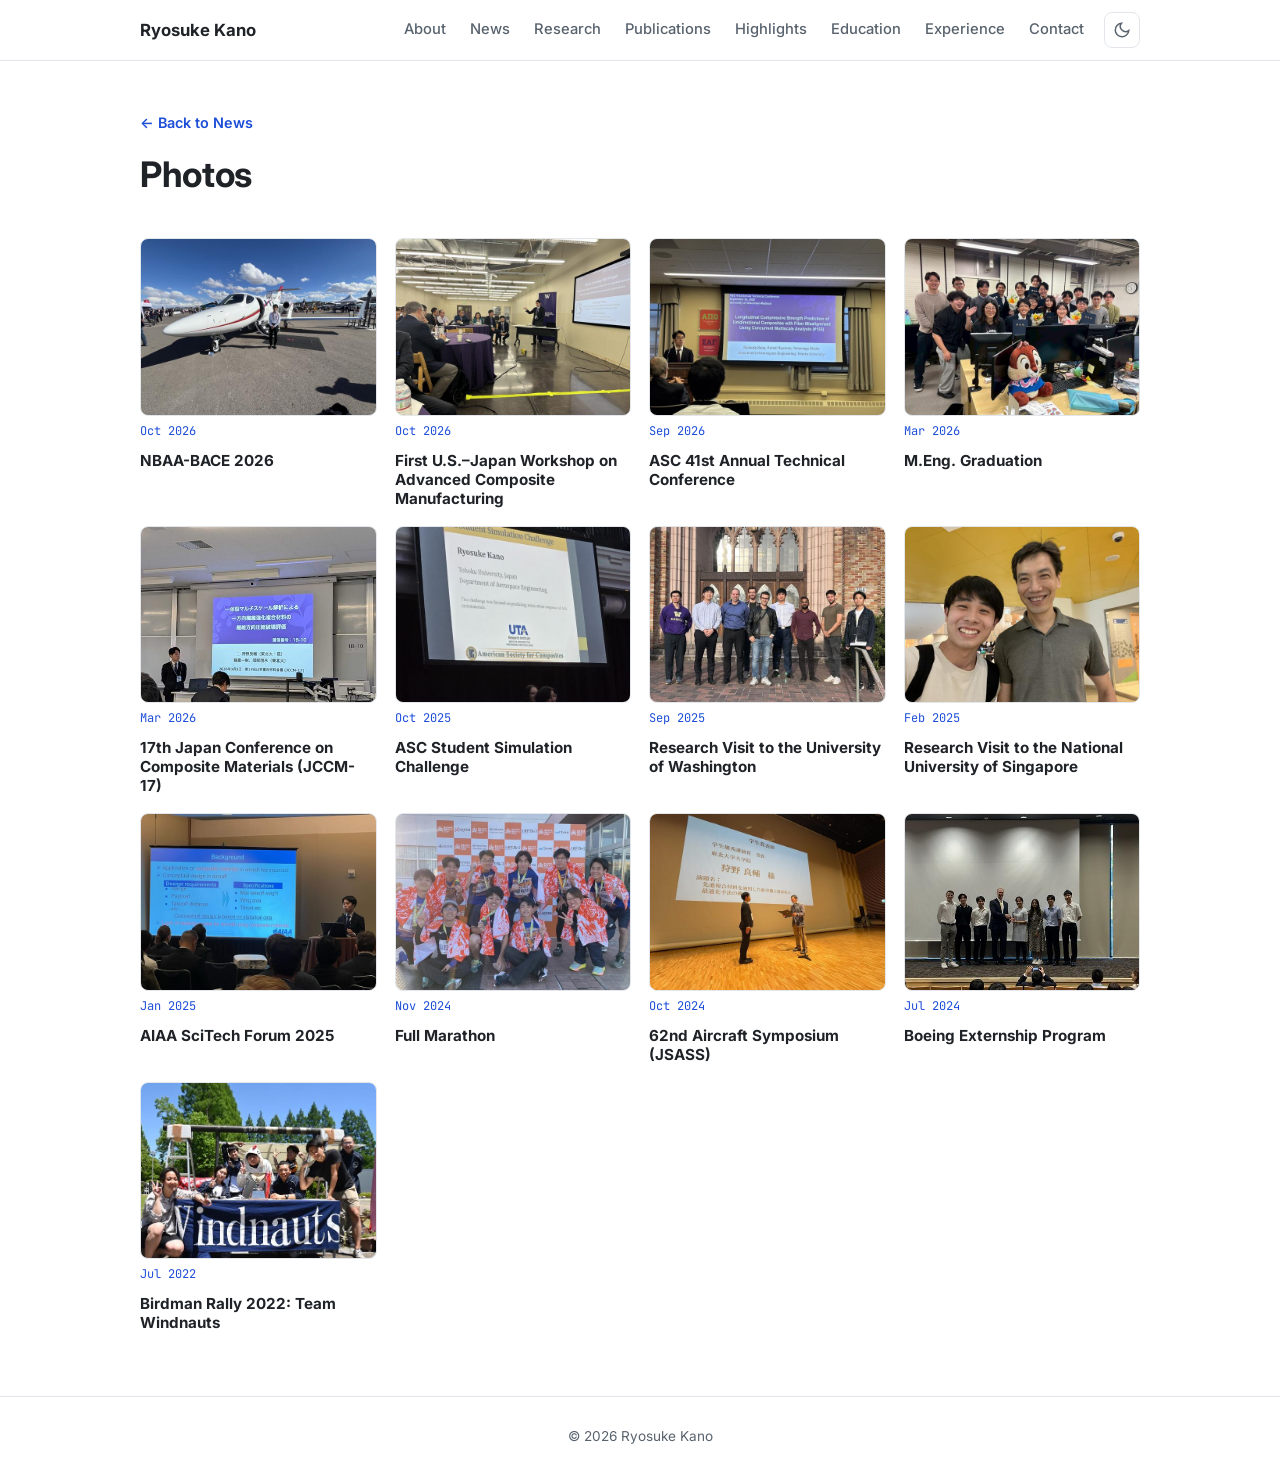
==== photos.html @ 56038b9d "Add personal academic website Static GitHub Pages site (no build step): profile, news with links to " ====
<!DOCTYPE html>
<html lang="en">
<head>
  <meta charset="UTF-8">
  <meta name="viewport" content="width=device-width, initial-scale=1.0">
  <title>Photos | Ryosuke Kano</title>
  <meta name="description" content="Ryosuke Kano — Ph.D. student in Aerospace Engineering at Tohoku University, working on multiscale computational modeling of composite materials, manufacturing processes, and failure.">
  <meta property="og:title" content="Ryosuke Kano | Ph.D. Student, Aerospace Engineering">
  <meta property="og:description" content="Multiscale computational modeling of composite materials, manufacturing processes, and failure. Tohoku University.">
  <meta property="og:type" content="website">
  <meta property="og:url" content="https://r-kano.github.io/">
  <link rel="icon" href="assets/img/favicon.svg" type="image/svg+xml">
  <link rel="preconnect" href="https://fonts.googleapis.com">
  <link rel="preconnect" href="https://fonts.gstatic.com" crossorigin>
  <link href="https://fonts.googleapis.com/css2?family=Inter:wght@400;500;600;700&family=JetBrains+Mono:wght@400;500&display=swap" rel="stylesheet">
  <link rel="stylesheet" href="assets/css/style.css">
  <script>
    // Apply saved theme before paint to avoid a flash
    try {
      const t = localStorage.getItem("theme");
      if (t) document.documentElement.setAttribute("data-theme", t);
    } catch (e) {}
  </script>
</head>
<body>

  <!-- ============ NAVIGATION ============ -->
  <header class="nav">
    <div class="nav-inner">
      <a href="index.html" class="nav-brand">Ryosuke Kano</a>
      <button class="nav-toggle" aria-label="Open menu" aria-expanded="false">
        <span></span><span></span><span></span>
      </button>
      <nav class="nav-links">
        <a href="index.html#about">About</a>
        <a href="index.html#news">News</a>
        <a href="index.html#research">Research</a>
        <a href="index.html#publications">Publications</a>
        <a href="index.html#highlights">Highlights</a>
        <a href="index.html#education">Education</a>
        <a href="index.html#experience">Experience</a>
        <a href="index.html#contact">Contact</a>
        <button class="theme-toggle" aria-label="Toggle dark mode" title="Toggle dark mode">
          <svg class="icon-sun" viewBox="0 0 24 24" width="18" height="18" fill="none" stroke="currentColor" stroke-width="2"><circle cx="12" cy="12" r="4"/><path d="M12 2v2M12 20v2M4.93 4.93l1.41 1.41M17.66 17.66l1.41 1.41M2 12h2M20 12h2M4.93 19.07l1.41-1.41M17.66 6.34l1.41-1.41"/></svg>
          <svg class="icon-moon" viewBox="0 0 24 24" width="18" height="18" fill="none" stroke="currentColor" stroke-width="2"><path d="M21 12.79A9 9 0 1 1 11.21 3 7 7 0 0 0 21 12.79z"/></svg>
        </button>
      </nav>
    </div>
  </header>

  <main>
    <div class="container">
      <header class="album-head">
        <a class="back-link" href="index.html#news">← Back to News</a>
        <h1 id="album-title">Photos</h1>
        <p class="album-meta" id="album-meta"></p>
      </header>
      <!-- Filled in by assets/js/photos.js from the album list in assets/js/events.js -->
      <div id="album-root"></div>
    </div>
  </main>

  <footer class="footer">
    <div class="container">
      <p>© <span id="year"></span> Ryosuke Kano</p>
    </div>
  </footer>

  <script src="assets/js/events.js"></script>
  <script src="assets/js/photos.js"></script>
  <script src="assets/js/main.js"></script>
</body>
</html>
---- assets/css/style.css ----
/* ==========================================================
   Theme tokens — change --accent to recolor the whole site
   ========================================================== */
:root {
  --bg: #ffffff;
  --bg-alt: #f6f8fa;
  --surface: #ffffff;
  --text: #1f2328;
  --muted: #59636e;
  --border: #e3e7eb;
  --accent: #1d4ed8;
  --accent-soft: #e8eefc;
  --shadow: 0 1px 3px rgba(0, 0, 0, .06), 0 4px 16px rgba(0, 0, 0, .04);
  --radius: 12px;
  --maxw: 1040px;
  --font: "Inter", -apple-system, BlinkMacSystemFont, "Segoe UI", "Hiragino Sans", "Noto Sans JP", sans-serif;
  --mono: "JetBrains Mono", ui-monospace, SFMono-Regular, Menlo, monospace;
}

@media (prefers-color-scheme: dark) {
  :root:not([data-theme="light"]) {
    --bg: #0d1117;
    --bg-alt: #121821;
    --surface: #161b22;
    --text: #e6edf3;
    --muted: #9198a1;
    --border: #2a313c;
    --accent: #6ea8fe;
    --accent-soft: #1a2740;
    --shadow: 0 1px 3px rgba(0, 0, 0, .4);
  }
}

:root[data-theme="dark"] {
  --bg: #0d1117;
  --bg-alt: #121821;
  --surface: #161b22;
  --text: #e6edf3;
  --muted: #9198a1;
  --border: #2a313c;
  --accent: #6ea8fe;
  --accent-soft: #1a2740;
  --shadow: 0 1px 3px rgba(0, 0, 0, .4);
}

/* ==========================================================
   Base
   ========================================================== */
*, *::before, *::after { box-sizing: border-box; }

html { scroll-behavior: smooth; scroll-padding-top: 72px; }

body {
  margin: 0;
  font-family: var(--font);
  font-size: 16px;
  line-height: 1.7;
  color: var(--text);
  background: var(--bg);
  -webkit-font-smoothing: antialiased;
  transition: background .2s, color .2s;
}

a { color: var(--accent); text-decoration: none; }
a:hover { text-decoration: underline; }

img { max-width: 100%; display: block; }

h1, h2, h3 { line-height: 1.25; margin: 0 0 .5em; }

.container { max-width: var(--maxw); margin: 0 auto; padding: 0 20px; }

.muted { color: var(--muted); }

/* ==========================================================
   Navigation
   ========================================================== */
.nav {
  position: sticky;
  top: 0;
  z-index: 50;
  background: color-mix(in srgb, var(--bg) 85%, transparent);
  backdrop-filter: blur(10px);
  -webkit-backdrop-filter: blur(10px);
  border-bottom: 1px solid var(--border);
}

.nav-inner {
  max-width: var(--maxw);
  margin: 0 auto;
  padding: 0 20px;
  height: 60px;
  display: flex;
  align-items: center;
  justify-content: space-between;
}

.nav-brand { font-weight: 700; color: var(--text); font-size: 1.05rem; }
.nav-brand:hover { text-decoration: none; }

.nav-links { display: flex; align-items: center; gap: 4px; }
.nav-links a {
  color: var(--muted);
  font-size: .92rem;
  font-weight: 500;
  padding: 6px 10px;
  border-radius: 8px;
}
.nav-links a:hover, .nav-links a.active {
  color: var(--text);
  background: var(--bg-alt);
  text-decoration: none;
}

.theme-toggle {
  margin-left: 6px;
  display: grid;
  place-items: center;
  width: 36px;
  height: 36px;
  border: 1px solid var(--border);
  border-radius: 8px;
  background: transparent;
  color: var(--muted);
  cursor: pointer;
}
.theme-toggle:hover { color: var(--text); }
.theme-toggle .icon-sun { display: none; }
:root[data-theme="dark"] .theme-toggle .icon-sun { display: block; }
:root[data-theme="dark"] .theme-toggle .icon-moon { display: none; }
@media (prefers-color-scheme: dark) {
  :root:not([data-theme="light"]) .theme-toggle .icon-sun { display: block; }
  :root:not([data-theme="light"]) .theme-toggle .icon-moon { display: none; }
}

.nav-toggle {
  display: none;
  flex-direction: column;
  gap: 5px;
  background: none;
  border: 0;
  padding: 8px;
  cursor: pointer;
}
.nav-toggle span { width: 22px; height: 2px; background: var(--text); border-radius: 2px; }

/* ==========================================================
   Hero
   ========================================================== */
.hero { padding: 72px 0 56px; }

.hero-grid {
  display: grid;
  grid-template-columns: 240px 1fr;
  gap: 56px;
  align-items: start;
}

.hero-photo img {
  width: 100%;
  height: auto;
  aspect-ratio: 1;
  object-fit: cover;
  border-radius: 50%;
  border: 4px solid var(--surface);
  box-shadow: var(--shadow);
}

.social { display: flex; justify-content: center; gap: 10px; margin-top: 20px; flex-wrap: wrap; }
.social a {
  display: grid;
  place-items: center;
  width: 38px;
  height: 38px;
  border-radius: 50%;
  background: var(--bg-alt);
  border: 1px solid var(--border);
  transition: transform .15s, background .15s;
}
.social a:hover { transform: translateY(-2px); background: var(--accent-soft); }
.social svg { width: 18px; height: 18px; fill: var(--muted); }
.social a:hover svg { fill: var(--accent); }

.eyebrow {
  margin: 0 0 6px;
  font-family: var(--mono);
  font-size: .82rem;
  letter-spacing: .04em;
  text-transform: uppercase;
  color: var(--accent);
}

.hero h1 { font-size: clamp(2rem, 5vw, 2.8rem); letter-spacing: -.02em; }

.affiliation { color: var(--muted); margin-top: 0; }

.hero-actions { display: flex; gap: 10px; flex-wrap: wrap; margin: 24px 0 20px; }

.btn {
  display: inline-block;
  padding: 9px 18px;
  font-size: .92rem;
  font-weight: 600;
  border-radius: 8px;
  border: 1px solid var(--border);
  color: var(--text);
  background: var(--surface);
}
.btn:hover { text-decoration: none; border-color: var(--accent); }
.btn-primary { background: var(--accent); border-color: var(--accent); color: #fff; }
:root[data-theme="dark"] .btn-primary { color: #0d1117; }
.btn-primary:hover { filter: brightness(1.08); }

.tags, .interests { display: flex; flex-wrap: wrap; gap: 8px; }
.tag {
  font-size: .8rem;
  font-weight: 500;
  padding: 3px 10px;
  border-radius: 999px;
  background: var(--accent-soft);
  color: var(--accent);
}

/* ==========================================================
   Sections
   ========================================================== */
.section { padding: 64px 0; }
.section.alt { background: var(--bg-alt); }

.section-title {
  font-size: 1.6rem;
  letter-spacing: -.01em;
  margin-bottom: 24px;
  display: flex;
  align-items: center;
  gap: 12px;
}
.section-title::after {
  content: "";
  flex: 1;
  height: 1px;
  background: var(--border);
}
.section-title.small { font-size: 1.2rem; margin-top: 36px; }

.section-note { color: var(--muted); font-size: .9rem; margin-top: -12px; }

/* News */
.news { list-style: none; margin: 0; padding: 0; }
.news li {
  display: grid;
  grid-template-columns: 100px 1fr;
  gap: 16px;
  padding: 10px 0;
  border-bottom: 1px dashed var(--border);
}
.news li:last-child { border-bottom: 0; }
.news time { font-family: var(--mono); font-size: .85rem; color: var(--muted); padding-top: 2px; }

/* Publications */
.pub-filter { display: flex; gap: 8px; flex-wrap: wrap; margin: 20px 0 8px; }
.pub-filter button {
  font: inherit;
  font-size: .85rem;
  padding: 5px 14px;
  border-radius: 999px;
  border: 1px solid var(--border);
  background: var(--surface);
  color: var(--muted);
  cursor: pointer;
}
.pub-filter button.active { background: var(--accent); border-color: var(--accent); color: #fff; }
:root[data-theme="dark"] .pub-filter button.active { color: #0d1117; }

.pubs { list-style: none; margin: 0; padding: 0; }
.pub {
  display: grid;
  grid-template-columns: 120px 1fr;
  gap: 20px;
  padding: 22px 0;
  border-bottom: 1px solid var(--border);
}
.pub.hidden { display: none; }
.pub-venue {
  align-self: start;
  text-align: center;
  font-family: var(--mono);
  font-size: .78rem;
  font-weight: 500;
  padding: 4px 8px;
  border-radius: 6px;
  background: var(--accent-soft);
  color: var(--accent);
}
.pub-title { font-size: 1.05rem; margin-bottom: 4px; }
.pub-where a { color: inherit; text-decoration: underline; text-decoration-color: var(--border); text-underline-offset: 3px; }
.pub-where a:hover { color: var(--accent); text-decoration-color: currentColor; }
.pub-authors, .pub-where { margin: 0; font-size: .93rem; color: var(--muted); }
.pub-authors .me { color: var(--text); font-weight: 600; text-decoration: underline; text-underline-offset: 3px; }

/* Timeline */
.cv-stack > div + div { margin-top: 48px; }

.timeline { list-style: none; margin: 0; padding: 0 0 0 20px; border-left: 2px solid var(--border); }
.timeline li { position: relative; padding-bottom: 24px; }
.timeline li::before {
  content: "";
  position: absolute;
  left: -27px;
  top: 6px;
  width: 12px;
  height: 12px;
  border-radius: 50%;
  background: var(--bg);
  border: 2px solid var(--accent);
}
.timeline time { font-family: var(--mono); font-size: .8rem; color: var(--accent); }
.timeline h3 { font-size: 1.02rem; margin: 2px 0; }
.timeline p { margin: 0; font-size: .93rem; }

.simple-list { list-style: none; margin: 0 0 8px; padding: 0; }
.simple-list li { display: flex; gap: 14px; padding: 4px 0; font-size: .95rem; }
.simple-list li > span:first-child { flex-shrink: 0; font-family: var(--mono); font-size: .85rem; color: var(--muted); min-width: 72px; padding-top: 2px; white-space: nowrap; }

/* Contact */
.contact-grid { display: grid; grid-template-columns: repeat(auto-fit, minmax(240px, 1fr)); gap: 24px; margin-top: 20px; }
.contact-grid h3 { font-size: .85rem; text-transform: uppercase; letter-spacing: .05em; color: var(--muted); }
.contact-grid p { margin: 0; }

/* Footer */
.footer { padding: 28px 0; border-top: 1px solid var(--border); text-align: center; color: var(--muted); font-size: .85rem; }
.footer p { margin: 0; }

/* Reveal-on-scroll */
.reveal { opacity: 0; transform: translateY(16px); transition: opacity .5s, transform .5s; }
.reveal.visible { opacity: 1; transform: none; }
@media (prefers-reduced-motion: reduce) {
  html { scroll-behavior: auto; }
  .reveal { opacity: 1; transform: none; transition: none; }
}

/* ==========================================================
   Responsive
   ========================================================== */
@media (max-width: 860px) {
  .nav-toggle { display: flex; }
  .nav-links {
    position: absolute;
    top: 60px;
    left: 0;
    right: 0;
    flex-direction: column;
    align-items: stretch;
    padding: 12px 16px 16px;
    background: var(--bg);
    border-bottom: 1px solid var(--border);
    display: none;
  }
  .nav-links.open { display: flex; }
  .theme-toggle { margin: 8px 0 0 10px; }

  .hero { padding: 48px 0 40px; }
  .hero-grid { grid-template-columns: 1fr; gap: 28px; }
  .hero-photo { max-width: 200px; margin: 0 auto; }
  .hero-text { text-align: left; }

}

@media (max-width: 560px) {
  .container, .nav-inner { padding: 0 16px; }
  .section { padding: 48px 0; }
  .news li { grid-template-columns: 1fr; gap: 0; }
  .pub { grid-template-columns: 1fr; gap: 10px; }
  .pub-venue { justify-self: start; }
}

@media (prefers-color-scheme: dark) {
  :root:not([data-theme="light"]) .btn-primary,
  :root:not([data-theme="light"]) .pub-filter button.active { color: #0d1117; }
}

/* Content additions */
.name-ja { font-size: .5em; font-weight: 500; color: var(--muted); margin-left: .4em; letter-spacing: 0; white-space: nowrap; }
.pub-group { font-size: 1.05rem; color: var(--muted); margin: 32px 0 0; }
.pub-group.hidden { display: none; }
.award { display: inline-block; margin-left: 6px; font-size: .82rem; font-weight: 600; color: var(--accent); font-style: normal; }

/* News photos */
.news li.more { display: none; }
.news.expanded li.more { display: grid; }
.news-more { text-align: center; margin-top: 24px; }
.news.expanded + .news-more { display: none; }
.pic-link {
  display: inline-flex;
  align-items: center;
  gap: 5px;
  margin-left: 6px;
  padding: 0 9px;
  font-size: .78rem;
  font-weight: 600;
  line-height: 1.8;
  white-space: nowrap;
  vertical-align: 1px;
  border-radius: 999px;
  background: var(--accent-soft);
  color: var(--accent);
}
.pic-link:hover { text-decoration: none; filter: brightness(.95); }

/* Photo album page */
.album-head { padding: 48px 0 8px; }
.back-link { font-size: .9rem; font-weight: 600; }
.album-head h1 { font-size: clamp(1.6rem, 4vw, 2.2rem); letter-spacing: -.01em; margin: 16px 0 6px; }
.album-meta { margin: 0; color: var(--muted); font-size: .95rem; }
.album-meta time { font-family: var(--mono); color: var(--accent); margin-right: 10px; }
.album { --row: 230px; display: flex; flex-wrap: wrap; gap: 12px; padding: 28px 0 8px; }
.album::after { content: ""; flex-grow: 1000; }
.album-section { font-size: 1.15rem; margin: 28px 0 -12px; padding-bottom: 8px; border-bottom: 1px solid var(--border); }
.album a {
  position: relative;
  display: block;
  flex: var(--r) 1 calc(var(--r) * var(--row));
  max-width: 100%;
  overflow: hidden;
  border-radius: 8px;
  border: 1px solid var(--border);
  background: var(--bg-alt);
}
.album img { width: 100%; height: auto; transition: transform .3s; }
.album a:hover img { transform: scale(1.03); }
.album a.is-video::after {
  content: "▶";
  position: absolute;
  inset: 0;
  display: grid;
  place-items: center;
  color: #fff;
  font-size: 2rem;
  background: rgba(0, 0, 0, .3);
}
.album-nav { display: flex; justify-content: space-between; gap: 16px; padding: 20px 0 64px; font-size: .9rem; }
.album-nav a { max-width: 45%; }
.album-nav span { display: block; font-size: .75rem; color: var(--muted); font-family: var(--mono); }
.album-index { display: grid; grid-template-columns: repeat(auto-fill, minmax(220px, 1fr)); gap: 18px; padding: 28px 0 64px; }
.album-index a { color: var(--text); }
.album-index a:hover { text-decoration: none; }
.album-index img { width: 100%; aspect-ratio: 4 / 3; object-fit: cover; border-radius: 8px; border: 1px solid var(--border); }
.album-index h2 { font-size: .95rem; margin: 8px 0 0; }
.album-index time { font-family: var(--mono); font-size: .75rem; color: var(--accent); }

/* Lightbox */
.lightbox {
  position: fixed;
  inset: 0;
  z-index: 100;
  display: none;
  flex-direction: column;
  align-items: center;
  justify-content: center;
  gap: 12px;
  padding: 56px 16px 24px;
  background: rgba(0, 0, 0, .9);
}
.lightbox.open { display: flex; }
.lightbox img, .lightbox video { max-width: min(1200px, 100%); max-height: calc(100vh - 140px); width: auto; border-radius: 6px; }
.lightbox [hidden] { display: none; }
.lightbox video { width: min(960px, 100%); background: #000; }
.lightbox p { margin: 0; color: #e6edf3; font-size: .92rem; text-align: center; max-width: 720px; }
.lightbox button {
  position: absolute;
  border: 0;
  background: rgba(255, 255, 255, .12);
  color: #fff;
  width: 44px;
  height: 44px;
  border-radius: 50%;
  font-size: 1.4rem;
  line-height: 1;
  cursor: pointer;
}
.lightbox button:hover { background: rgba(255, 255, 255, .25); }
.lb-close { top: 12px; right: 12px; }
.lb-prev { left: 12px; top: 50%; transform: translateY(-50%); }
.lb-next { right: 12px; top: 50%; transform: translateY(-50%); }
@media (max-width: 560px) {
  .album { --row: 130px; gap: 8px; }
  .lb-prev, .lb-next { top: auto; bottom: 16px; transform: none; }
}
.album-nav a:last-child { text-align: right; margin-left: auto; }
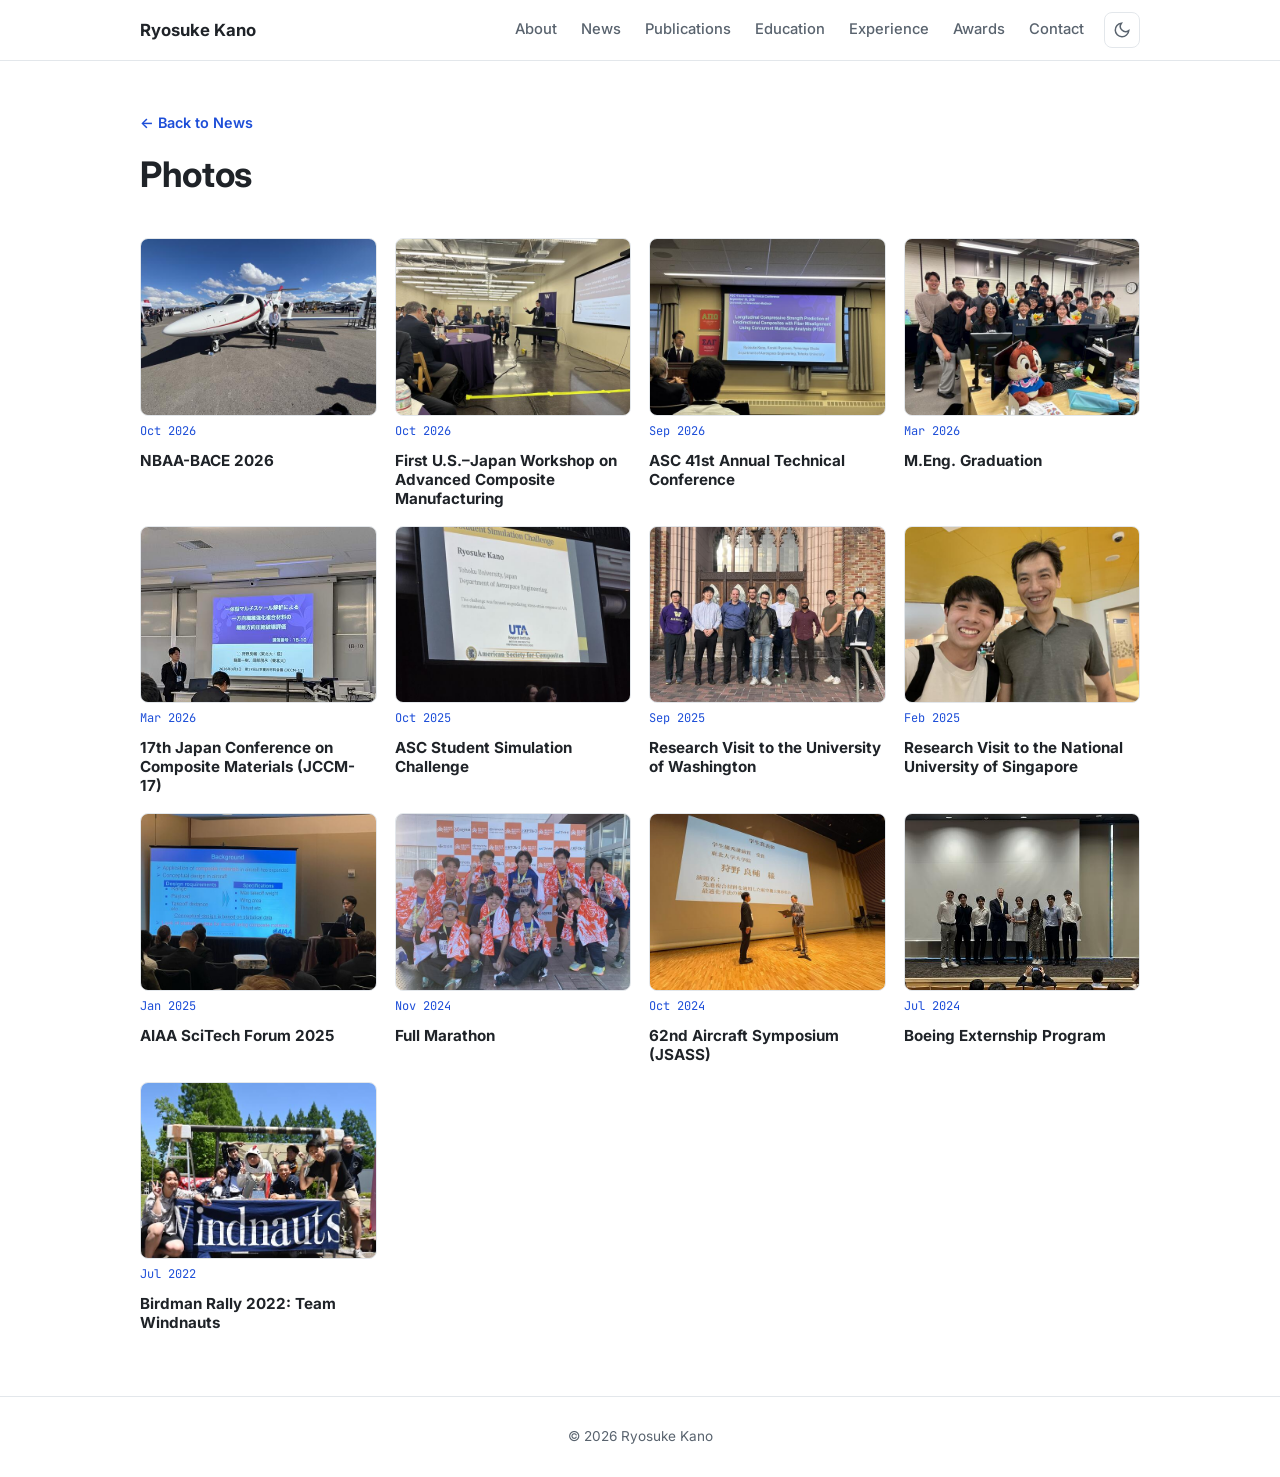
==== commit 979fc72d: "minor" ====
--- a/photos.html
+++ b/photos.html
@@ -9,7 +9,8 @@
   <meta property="og:description" content="Multiscale computational modeling of composite materials, manufacturing processes, and failure. Tohoku University.">
   <meta property="og:type" content="website">
   <meta property="og:url" content="https://r-kano.github.io/">
-  <link rel="icon" href="assets/img/favicon.svg" type="image/svg+xml">
+  <link rel="icon" href="assets/img/favicon.png" type="image/png">
+  <link rel="apple-touch-icon" href="assets/img/apple-touch-icon.png">
   <link rel="preconnect" href="https://fonts.googleapis.com">
   <link rel="preconnect" href="https://fonts.gstatic.com" crossorigin>
   <link href="https://fonts.googleapis.com/css2?family=Inter:wght@400;500;600;700&family=JetBrains+Mono:wght@400;500&display=swap" rel="stylesheet">
@@ -34,11 +35,10 @@
       <nav class="nav-links">
         <a href="index.html#about">About</a>
         <a href="index.html#news">News</a>
-        <a href="index.html#research">Research</a>
         <a href="index.html#publications">Publications</a>
-        <a href="index.html#highlights">Highlights</a>
         <a href="index.html#education">Education</a>
         <a href="index.html#experience">Experience</a>
+        <a href="index.html#awards">Awards</a>
         <a href="index.html#contact">Contact</a>
         <button class="theme-toggle" aria-label="Toggle dark mode" title="Toggle dark mode">
           <svg class="icon-sun" viewBox="0 0 24 24" width="18" height="18" fill="none" stroke="currentColor" stroke-width="2"><circle cx="12" cy="12" r="4"/><path d="M12 2v2M12 20v2M4.93 4.93l1.41 1.41M17.66 17.66l1.41 1.41M2 12h2M20 12h2M4.93 19.07l1.41-1.41M17.66 6.34l1.41-1.41"/></svg>
--- a/assets/css/style.css
+++ b/assets/css/style.css
@@ -426,7 +426,7 @@
   border: 1px solid var(--border);
   background: var(--bg-alt);
 }
-.album img { width: 100%; height: auto; transition: transform .3s; }
+.album img { width: 100%; height: 100%; object-fit: cover; transition: transform .3s; }
 .album a:hover img { transform: scale(1.03); }
 .album a.is-video::after {
   content: "▶";
